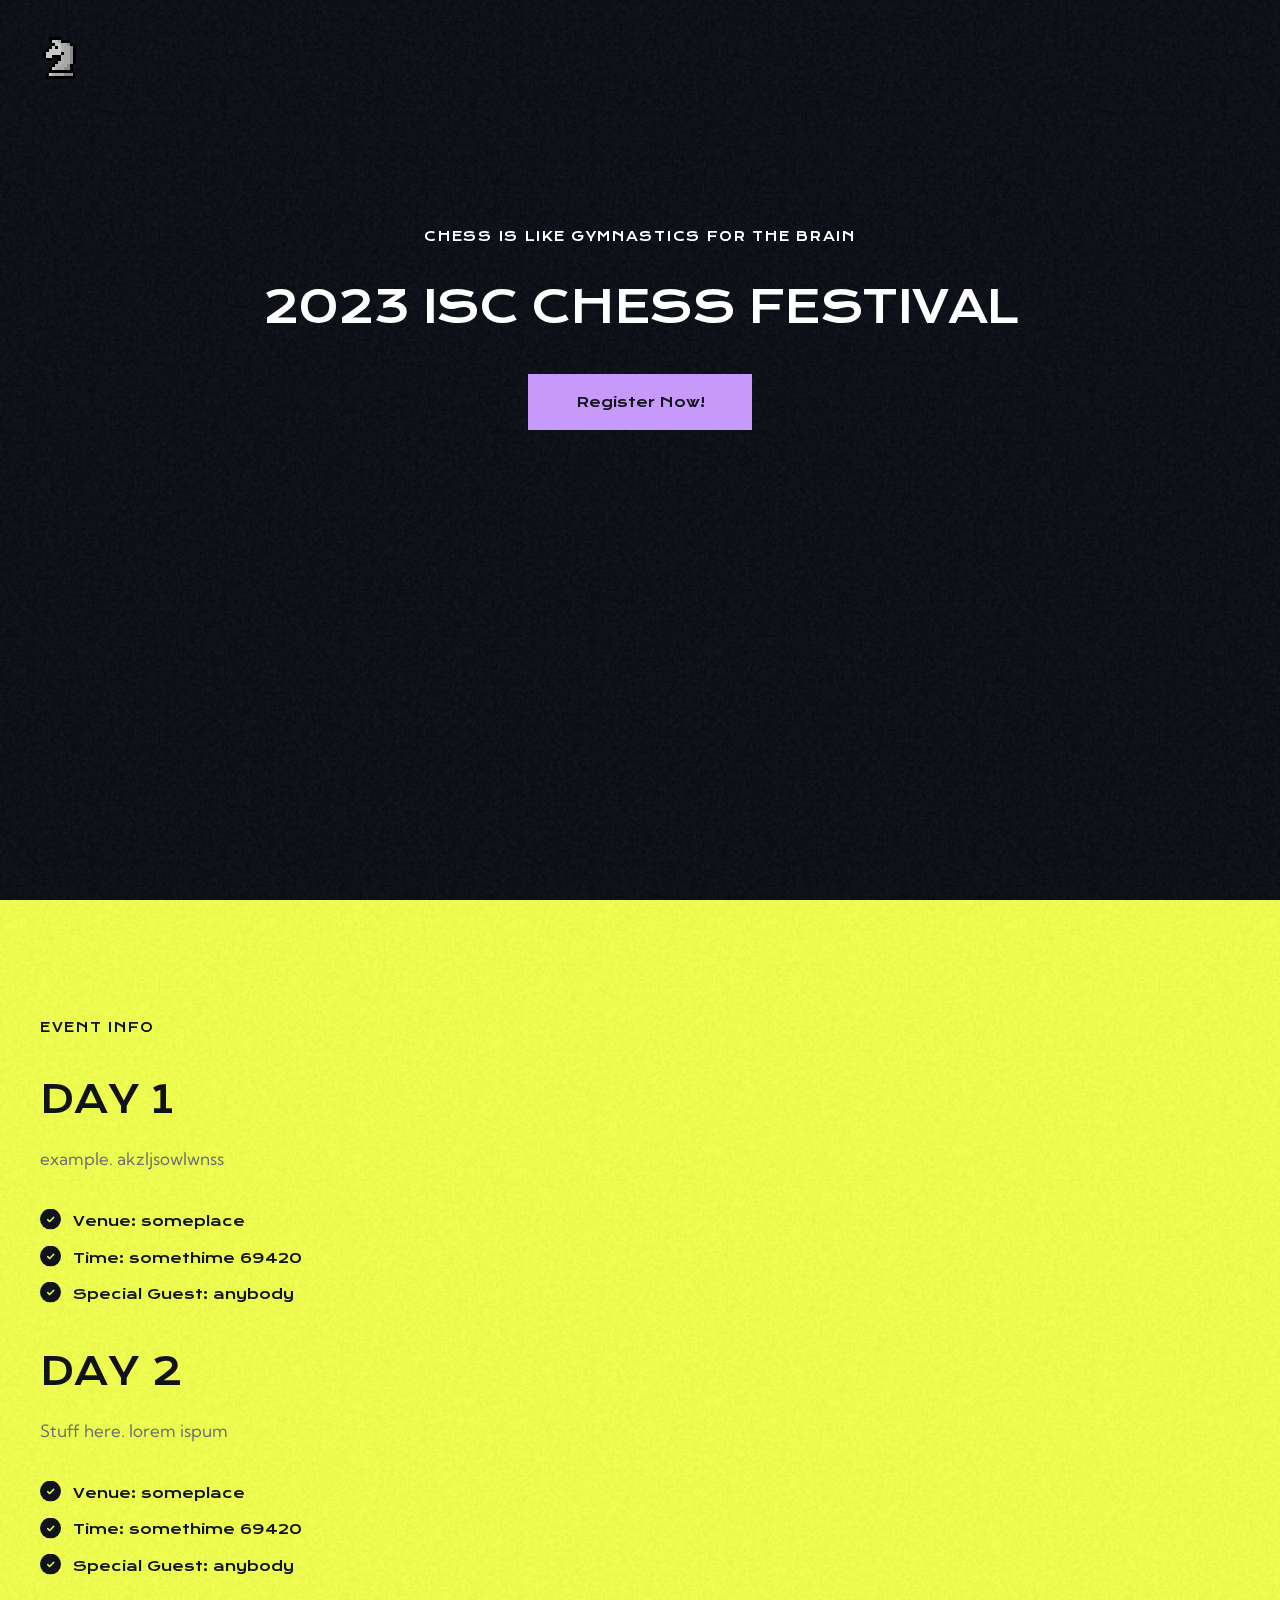
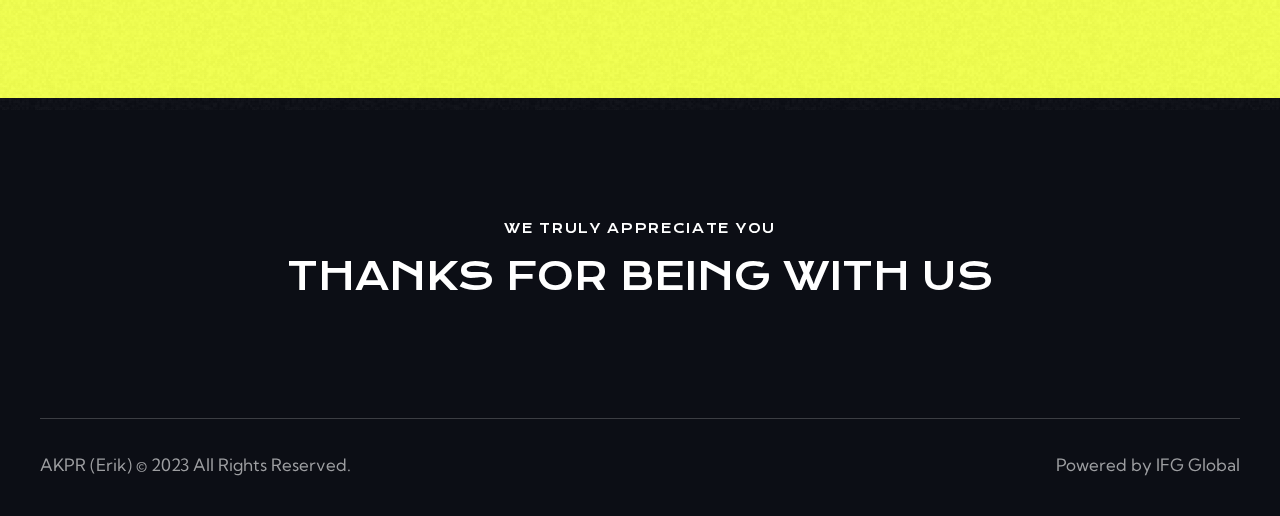
==== index.html @ c7903237 "Add changes" ====
<!DOCTYPE html><html lang="en"><head>
    <meta charset="UTF-8">
    <meta http-equiv="X-UA-Compatible" content="IE=edge">
    <meta name="viewport" content="width=device-width, initial-scale=1.0">
    <title>2023 ISC Chess Festival !!</title>
    <link rel="icon" type="image/x-icon" href="images/knight.png">
    <link property="stylesheet" rel="stylesheet" id="qwery-font-google_fonts-css" href="https://fonts.googleapis.com/css2?family=Nunito:ital,wght@0,300;0,400;0,600;0,700;1,300;1,400;1,600;1,700&amp;family=Kumbh+Sans:wght@300;400;500;600;700&amp;subset=latin,latin-ext&amp;display=swap" type="text/css" media="all">
    <link rel="stylesheet" href="css/inject.css">
    <link rel="stylesheet" href="css/splitting.css">
    <link rel="stylesheet" href="css/splitting-cells.css">
    <link href="css/fontello.css" rel="stylesheet">
    <link rel="stylesheet" href="css/slick.css">
    <link rel="stylesheet" href="css/slick-theme.css">
    <link rel="stylesheet" href="css/style.css">
    
</head>



<body class="loading">

    <div id="loader">
        <div class="grained_effect"></div>
    </div>

    <div class="grained_effect"></div>
    <div class="content-wrap">

        <header id="top">
            <div class="cont_lg cont">
                <div class="row">
                    <div class="item">
                        <a href="#" target="_blank" class="logo">
                            <img src="images/knight.png" alt="Tuber">
                        </a>
                    </div>

                    <div class="item"> <!--
                        <nav class="nav">
                            <ul>
                                <li><a href="#" data-goto="#demo">Demos</a></li>
                                <li><a href="//muzicon.themerex.net/doc/" target="_blank">Documentation</a></li>
                                <li><a href="//themerex.net/support/" target="_blank">Support</a></li>
                                <li class="btn_mob"><a href="https://1.envato.market/2rZZvM" target="_blank" class="btn alt_btn">purchase theme</a></li>
                            </ul>
                        </nav> -->
<!-- dash
                        <nav class="nav-mobile" id="menu">
                            <ul> 
                                <li><a href="#" data-goto="#demo">Demos</a></li>
                                <li><a href="//muzicon.themerex.net/doc/" target="_blank">Documentation</a></li>
                                <li><a href="//themerex.net/support/" target="_blank">Support</a></li> 
                                <li class="btn_mob"><a href="https://1.envato.market/2rZZvM" target="_blank" class="btn alt_btn2">purchase theme</a></li>
                            </ul>
                        </nav>
                    </div>

                    <div class="item">
                        <a href="https://1.envato.market/2rZZvM" target="_blank" class="btn alt_btn2">purchase theme</a>
                    </div>
                </div>
            </div>

            
            <a id="nav-icon" class="hamburger">
                <span></span>
                <span></span>
                <span></span>
            </a> -->
        </header>
        <main>
            <section class="hero center">
                <div class="content cont">
                    <p class="sup">Chess is like gymnastics for the brain</p>
                    <h1 class="hero_title text text--folding reveal" data-scroll="out" data-splitting>
                        2023 ISC Chess Festival
                        
                    </h1>
                    <div class="btn_wrap"><a href="example.com" class="btn">Register Now!</a></div>
                    
                    <br><br>
                    
                            <div class="img-wrap inject-one" data-animation="animationContainer">
                                <img class="injectA" src="images/heroMN.png" alt="999" data-animation="innerAnimated fadeInUp" data-delay="900">
                            </div>
                    
                </div>

                <div class="hero_back">  <!-- image hide
                    <div class="img_wrap reveal">
                        <div class="img_inner">
                            <img src="images/1.jpg" alt="theme screen">
                        </div>
                    </div>
                    <div class="img_wrap reveal">
                        <div class="img_inner"><img src="images/2.jpg" alt="theme screen"></div>
                    </div>
                    <div class="img_wrap reveal">
                        <div class="img_inner"><img src="images/3.jpg" alt="theme screen"></div>
                    </div>
                    <div class="img_wrap reveal">
                        <div class="img_inner"><img src="images/4.jpg" alt="theme screen"></div>
                    </div> -->
                </div>
            </section>
<!-- yellow article
            <article class="gifts-article">
                <div class="cont">
                    <p>
                        <img src="fonts/gift.svg" alt="gift">
                        <span>By getting this WordPress Theme you get all the images</span>
                        <i>FOR FREE</i>. <span>Moreover, you can use them on</span>
                        <i> ANY OF YOUR PROJECTS</i>!
                    </p>
                </div>
            </article>
--> <!-- creative demo
            <section class="demo center">
                <div class="cont cont_lg">

                    <p class="sup">creative demos</p>
                    <h2>choose your demo</h2>

                    <div class="grid" id="demo" data-animation="animationContainer">

                        <div class="item "><div class="item_inner"><a href="//muzicon.themerex.net/" target="_blank" class="demo_img"><img src="images/1.png" alt="Music Festival"></a><h5><a href="//muzicon.themerex.net/" target="_blank">Music Festival</a></h5></div></div><div class="item "><div class="item_inner"><a href="//muzicon.themerex.net/night-bar/" target="_blank" class="demo_img"><img src="images/2.png" alt="Night Bar"></a><h5><a href="//muzicon.themerex.net/night-bar/" target="_blank">Night Bar</a></h5></div></div><div class="item "><div class="item_inner"><a href="//muzicon.themerex.net/music-performer/" target="_blank" class="demo_img"><img src="images/3.png" alt="Music Performer"></a><h5><a href="//muzicon.themerex.net/music-performer/" target="_blank">Music Performer</a></h5></div></div>                    </div>
                </div>

            </section>
--> <!-- chatgpt ai bs
            <section class="chatgpt" id="chatgpt" data-animation="animationContainer">
                <div class="cont cont_sm content">
                    <div class="chatgpt__header">
                        <img src="fonts/logo.svg" alt="chatgpt-logo" class="chatgpt_logo">
                        <h2 class="title">Make AI-Powered Content On the Go</h2>
                        <p class="description">Takes Seconds to Make Proofread Content</p>
                    </div>
                    <div class="chatgpt__content">
                        <section class="video">
                            <div class="video-header">
                                <span class="control"></span>
                                <span class="control"></span>
                                <span class="control"></span>
                            </div>
                            <div class="video-content">
                                <video class="lazy-video" src="media/trx_addons_chat_gpt-2.mp4" autoplay muted loop playsinline poster="src/img/chatgpt/poster.jpg"></video>
                            </div>
                        </section>
                    </div>
                </div>
            </section>
--> <!-- unknown?? bs
            <section class="ai-images block center" data-animation="animationContainer">
                <div class="cont cont_sm">
                    <h2 class="section_title">
                        Create Premium Images with AI Engine
                    </h2>
                    <div class="item">
                        <div class="img-wrap">
                            <img src="images/1_2.png" alt="1" data-animation="innerAnimated fadeIn" data-delay="000">
                            <img src="images/2_1.png" alt="3" data-animation="innerAnimated fadeInUp" data-delay="400">
                            <img src="images/3_1.png" alt="2" data-animation="innerAnimated fadeInUp" data-delay="200">
                        </div>
                    </div>     
                </div>
            </section>
--> <!-- benifits of customer (biggest peice of bs)
            <section class="benefits center">
                <div class="cont cont_sm">
                    <p class="sup">Easy & Intuitive</p>
                    <h2>Customer Benefits</h2>

                    <div class="grid" data-animation="animationContainer">
                        <div class="item" data-animation="innerAnimated fadeInUp" data-delay="000">
                            <div class="img_wrap">
                                <img src="images/1_1.png" alt="1">
                            </div>
                            <h5>Buy Once, Use Forever</h5>
                            <p>Free lifetime updates</p>
                        </div>
                        <div class="item" data-animation="innerAnimated fadeInUp" data-delay="100">
                            <div class="img_wrap">
                                <img src="images/2_2.png" alt="1">
                                <img src="images/2badge.png" alt="1">
                            </div>
                            <h5>XD Files Included</h5>
                            <p>Get source files for free</p>
                        </div>
                        <div class="item" data-animation="innerAnimated fadeInUp" data-delay="200">
                            <div class="img_wrap">
                                <img src="images/3_2.png" alt="1">
                                <img src="images/3badge.png" alt="1">
                            </div>
                            <h5>6 Months of Premium Support</h5>
                            <p>Get professional tech support</p>
                        </div>
                        <div class="item" data-animation="innerAnimated fadeInUp" data-delay="300">
                            <div class="img_wrap">
                                <img src="images/4.png" alt="1">
                            </div>
                            <h5>Premium Plugins</h5>
                            <p>Check benefits now</p>
                        </div>
                        <div class="item" data-animation="innerAnimated fadeInUp" data-delay="400">
                            <div class="img_wrap">
                                <img src="images/5.png" alt="1">
                                <img src="images/5badge.png" alt="1">
                            </div>
                            <h5>FAQ & Video Tutorials</h5>
                            <p>Versatile helpful tutorials</p>
                        </div>
                        <div class="item" data-animation="innerAnimated fadeInUp" data-delay="500">
                            <div class="img_wrap">
                                <img src="images/6.png" alt="1">
                            </div>
                            <h5>Theme & Child Theme</h5>
                            <p>More options to experiment</p>
                        </div>
                    </div>
                </div>
            </section>
-->
            <section class="elm block">
                <div class="cont cont_sm">
                    <div class="grid">
                        <div class="item">
                            <div class="content-wrap">
                                <p class="sup">
                                    Event Info
                                </p> <br>
                                <h3>
                                    Day 1
                                </h3>
                                <p>
                                     example. akzljsowlwnss
                                </p>

                                <div class="list-wrap">
                                    <ul>
                                        <li>Venue: someplace</li>
                                        <li>Time: somethime 69420</li>
                                        <li>Special Guest: anybody</li>
                                    </ul>
                                </div> <br>
                                <h3>
                                    Day 2
                                </h3>
                                <p>
                                  Stuff here. lorem ispum
                                </p>

                                <div class="list-wrap">
                                    <ul>
                                        <li>Venue: someplace</li>
                                        <li>Time: somethime 69420</li>
                                        <li>Special Guest: anybody</li>
                                    </ul>
                                </div>



                            </div>
                        </div>

                    </div>
                </div>
        <!-- bss        <div class="stamp stamp_left"><img src="fonts/stamp.svg" alt="don't miss the biggest music event of the year. buy tickets!"></div> -->
            </section>
<!-- mf
            <section class="plugins block">
                <div class="cont cont_md">
                    <div class="grid">
                        <div class="item">
                            <div class="inner_grid" data-animation="animationContainer">
                                <div class="inner_item" data-animation="innerAnimated fadeInUp" data-delay="000">
                                    <div class="img_wrap"><img src="fonts/1.svg" alt="elementor"></div>

                                    <h6>Elementor</h6>
                                </div>
                                <div class="inner_item" data-animation="innerAnimated fadeInUp" data-delay="100">
                                    <div class="img_wrap"><img src="fonts/2.svg" alt="Contact Form 7"></div>
                                    <h6>Contact Form 7</h6>
                                </div>
                                <div class="inner_item" data-animation="innerAnimated fadeInUp" data-delay="200">
                                    <div class="img_wrap"><img src="fonts/3.svg" alt="MailChimp"></div>
                                    <h6>MailChimp</h6>
                                </div>
                                <div class="inner_item" data-animation="innerAnimated fadeInUp" data-delay="300">
                                    <div class="img_wrap"><img src="fonts/4.svg" alt="Cookie Information"></div>
                                    <h6>Cookie Information</h6>
                                </div>
                                <div class="inner_item" data-animation="innerAnimated fadeInUp" data-delay="000">
                                    <div class="img_wrap"><img src="fonts/5.svg" alt="Revolution Slider"></div>
                                    <h6>Revolution Slider</h6>
                                </div>
                                <div class="inner_item" data-animation="innerAnimated fadeInUp" data-delay="100">
                                    <div class="img_wrap"><img src="fonts/6.svg" alt="Advanced Popups"></div>
                                    <h6>Advanced Popups</h6>
                                </div>
                                <div class="inner_item" data-animation="innerAnimated fadeInUp" data-delay="200">
                                    <div class="img_wrap"><img src="fonts/7.svg" alt="WooCommerce"></div>
                                    <h6>WooCommerce</h6>
                                </div>
                                <div class="inner_item" data-animation="innerAnimated fadeInUp" data-delay="300">
                                    <div class="img_wrap"><img src="fonts/8.svg" alt="Booked"></div>
                                    <h6>Booked</h6>
                                </div>
                            </div>
                        </div>
                        <div class="item">
                            <div class="content-wrap">
                                <p class="sup">
                                    Premium Plugins
                                </p>
                                <h3>
                                    $100-worth of
                                    premium plugins
                                    for free!
                                </h3>
                                <p>
                                    With our theme you get a bundle of premium plugins to help you create exactly what you want. Get the best experience with less efforts.
                                </p>

                                <a href="//muzicon.themerex.net/" class="btn border_btn" target="_blank">view now</a>

                            </div>
                        </div>
                    </div>
                </div>

            </section>
--> <!-- who mat dis
            <section class="slider-wrap center">
                <div class="content-wrap">
                    <p class="sup">Ready-Made Layouts</p>
                    <h2>Beautiful Inner Pages</h2>
                </div>
                
                <div class="wrapper slider" id="slider">
                    <a href="//muzicon.themerex.net/news/" target="_blank" class="slider-content"><img src="images/1_3.png" alt="slide 1"></a>
                    <a href="//muzicon.themerex.net/about-us/" target="_blank" class="slider-content"><img src="images/2_3.png" alt="slide 2"></a>
                    <a href="//muzicon.themerex.net/artists/" target="_blank" class="slider-content"><img src="images/3_3.png" alt="slide 3"></a>
                </div>
            </section>
--> <!-- tis gae
            <section class="woo block">
                <div class="cont cont_sm">
                    <div class="grid">
                        <div class="item">
                            <div class="img-wrap" data-animation="animationContainer">
                                <img src="images/1_2.jpg" alt="1" data-animation="innerAnimated fadeInUp" data-delay="000">
                                <img src="images/2_2.jpg" alt="2" data-animation="innerAnimated fadeInUp" data-delay="200">
                                <img src="images/3_2.jpg" alt="4" data-animation="innerAnimated fadeIn" data-delay="400">
                                <img src="images/4_2.jpg" alt="4" data-animation="innerAnimated fadeInUp" data-delay="600">
                                <img src="images/5_1.png" alt="4" data-animation="innerAnimated fadeInUp" data-delay="800">
                            </div>
                        </div>

                        <div class="item">
                            <div class="content-wrap">
                                <p class="sup">
                                    Get Your Own Online Store
                                </p>
                                <h3>
                                    Sell Like a Pro with WooCommerce
                                </h3>
                                <p>
                                    Build your online store with WooCommerce — the most popular
                                    WordPress plugin that lets you create a digital shop for free!</p>
                                <a href="//muzicon.themerex.net/merch/" class="btn alt_btn" target="_blank">Shop Now</a>
                            </div>
                        </div>
                    </div>
                </div>
            </section>
--> <!-- currency bs
            <section class="payments block">
                <div class="cont cont_sm">
                    <div class="grid">
                        <div class="item">
                            <div class="content-wrap">
                                <p class="sup">
                                    We support digital currencies
                                </p>
                                <h3>
                                    Our Online Shop <br>
                                    Supports Payments with
                                    Cryptocurrencies
                                </h3>
                                <p>
                                    Pay for the goods with just one click!
                                    Elegro plugin makes it super easy to pay with cryptocurrencies!
                                </p>

                                <a href="//muzicon.themerex.net/merch/" data-goto="#demo" class="btn dark_btn">View Now</a>
                            </div>
                        </div>

                        <div class="item">
                            <div class="circles_wrap">
                                <div class="circle circle1">

                                    <div class="coin_wrap">
                                        <div class="coin">
                                            <img src="images/bitcoin.png" alt="bitcoin">
                                        </div>
                                        <div class="coin">
                                            <img src="images/ether.png" alt="ether">
                                        </div>
                                        <div class="coin">
                                            <img src="images/dash.png" alt="dash coin">
                                        </div>
                                        <div class="coin">
                                            <img src="images/litecoin2.png" alt="litecoin">
                                        </div>
                                        <div class="coin">
                                            <img src="images/tether.png" alt="tether">
                                        </div>
                                        <div class="coin">
                                            <img src="images/dodgecoin.png" alt="dodgecoin">
                                        </div>
                                    </div>
                                </div>
                                <div class="circle circle2"></div>
                                <div class="circle circle3">
                                    <div class="coin_wrap">
                                        <div class="coin">
                                            <img src="images/monero.png" alt="monero">
                                        </div>
                                    </div>
                                </div>
                                <div class="circle circle4">
                                    <div class="coin_wrap">
                                        <div class="coin">
                                            <img src="images/litecoin.png" alt="litecoin">
                                        </div>
                                    </div>
                                </div>
                                <img src="images/elegro.png" alt="elegro" class="circle_center">
                            </div>
                        </div>
                    </div>
                </div>
            </section>
--> <!-- event sht
            <section class="event block">
                <div class="cont cont_sm">
                    <div class="grid">

                        <div class="item">
                            <div class="img-wrap" data-animation="animationContainer">
                                <img src="images/1_3.jpg" alt="1" data-animation="innerAnimated fadeInUp" data-delay="000">
                                <img src="images/2_3.jpg" alt="2" data-animation="innerAnimated fadeInUp" data-delay="200">
                                <img src="images/3_3.jpg" alt="badge" data-animation="innerAnimated fadeInUp" data-delay="400">
                                <img src="images/4_3.jpg" alt="badge" data-animation="innerAnimated fadeInUp" data-delay="400">
                            </div>
                        </div>

                        <div class="item">
                            <div class="content-wrap">
                                <p class="sup">
                                    Create Unlimited Variations
                                </p>
                                <h3>
                                    The Events Calendar
                                </h3>
                                <p>
                                    Create, showcase and sell events online. The Events Calendar is a solid,
                                    feature-rich calendar and events management suite that’s scalable from soup to nuts.
                                </p>

                                <div class="list-wrap">
                                    <ul>
                                        <li>Month, List & Day Views</li>
                                        <li>Import to iCal, Google Calendar</li>
                                        <li>RSVP & Ticket Sales</li>
                                    </ul>
                                </div>

                            </div>
                        </div>
                    </div>
                </div>
            </section>
--> <!-- benefitting arse
            <section class="cust-benefits">
                <div class="cont cont_sm">

                    <p class="sup">CUSTOMIZE EVERYTHING</p>
                    <div class="content_wrap">
                        <div class="item">
                            <h3>Flexible to the Core</h3>
                        </div>
                        <div class="item">
                            <p>Customize your theme to a great extent and make it truly your own!
                                Change colors, typography and many other visual aspects.</p>
                        </div>
                    </div>
                    <div class="grid">
                        <div class="item">
                            <div class="img_wrap">
                                <img src="images/1-1.png" alt="img">
                                <img src="images/1-2.png" alt="img">
                            </div>
                            <h4>Versatile
                                Typography Options</h4>

                        </div>
                        <div class="item">
                            <div class="img_wrap">
                                <img src="images/2-1.png" alt="img">
                                <img src="images/2-2.png" alt="img">
                            </div>
                            <h4>Super
                                Color Customization</h4>
                        </div>
                        <div class="item">
                            <div class="img_wrap">
                                <img src="images/3-1.png" alt="img">
                                <img src="images/3-2.png" alt="img">
                            </div>
                            <h4>Newsletter
                                Integration & Popups</h4>
                        </div>
                    </div>
                </div>
                <div class="stamp stamp_right"><img src="fonts/stamp.svg" alt="don't miss the biggest music event of the year. buy tickets!"></div>
            </section>
--> <!-- unresponsive 
            <section class="responsive block">
                <div class="cont cont_sm">
                    <div class="grid">
                        <div class="item">
                            <div class="content-wrap">
                                <p class="sup">
                                    THEME ADAPTABILITY
                                </p>
                                <h3>
                                    Responsive Design
                                </h3>
                                <p>
                                    Be sure your Mission website looks great on whatever screen resolution and device.</p>
                                <a href="//muzicon.themerex.net/" target="_blank" class="btn">View Now</a>
                            </div>
                        </div>
                        <div class="item">
                            <div class="img-wrap" data-animation="animationContainer">
                                <img src="images/1_4.png" alt="1" data-animation="innerAnimated fadeInUp" data-delay="000">
                                <img src="images/2_4.png" alt="2" data-animation="innerAnimated fadeInUp" data-delay="200">
                            </div>
                        </div>
                    </div>
                </div>
            </section>
--> <!-- dog support
            <section class="feature center">
                <div class="cont cont_sm">
                    <p class="sup">Special Features</p>

                    <h2>Features <span>Never Stop</span></h2>

                    <div class="grid" id="features">
                        <div class="item"><div class="img-wrap">
    <img src="fonts/1_1.svg" alt="Multilingual Support"></div><h5>Multilingual Support</h5>
    <p>Full WPML compatibility and RTL support 
        allow you to create a powerful 
        multilanguage website.</p>
</div><div class="item"><div class="img-wrap">
    <img src="fonts/2_1.svg" alt="Cookie Notice"></div><h5>Cookie Notice</h5>
    <p>Comply with EU GDPR cookie law and CCPA 
        regulations by informing visitors that your 
        site uses cookies.</p>
</div><div class="item"><div class="img-wrap">
    <img src="fonts/3_1.svg" alt="GDPR Compliance"></div><h5>GDPR Compliance</h5>
    <p>Make your site GDPR compliant with 
        privacy checkboxes, cookie pop-ups and 
        WordPress built-in tools.</p>
</div><div class="item"><div class="img-wrap">
    <img src="fonts/4_1.svg" alt="Flexible Theme Options"></div><h5>Flexible Theme Options</h5>
    <p>Customize every essential aspect of your 
        site in theme options, without touching a 
        single line of code.</p>
</div><div class="item"><div class="img-wrap">
    <img src="fonts/5_1.svg" alt="Detailed Docs"></div><h5>Detailed Docs</h5>
    <p>Online documentation helps to discover 
        all the features and uses of the product 
        in no time.</p>
</div><div class="item"><div class="img-wrap">
    <img src="fonts/6_1.svg" alt="Excellent Support"></div><h5>Excellent Support</h5>
    <p>Our qualified Tech Support team is your unique advantage. Save your time and effort.</p>
</div><div class="item"><div class="img-wrap">
    <img src="fonts/7_1.svg" alt="Lifetime Updates"></div><h5>Lifetime Updates</h5>
    <p>Update any skin or bundled plugins 
        automatically directly in the admin 
        dashboard.</p>
</div><div class="item"><div class="img-wrap">
    <img src="fonts/8_1.svg" alt="Power Elite Author"></div><h5>Power Elite Author</h5>
    <p>Created by a Power Elite author,
         the theme meets the highest 
         standards of product quality and customer service.</p>
</div>                    </div>
                </div>
                <div class="stamp stamp_left"><img src="fonts/stamp.svg" alt="don't miss the biggest music event of the year. buy tickets!"></div>
            </section>
-->
        </main>

        <footer class="footer">

            <div class="cont cont_sm">
                <div class="top center">
                    <div class="inner">
                        <p class="sup">
                            we truly appreciate you
                        </p>
                        <h3>
                            Thanks for being with us
                            
                        </h3> <!-- btn
                        <div class="btn_wrap">
                            <a href="https://1.envato.market/2rZZvM" target="_blank" class="btn alt_btn">Purchase Now</a>
                        </div> -->
                    </div>
                </div>

                <div class="bottom">
                    <div class="grid">
                        <p class="item"><a href="//themerex.net/" target="_blank">AKPR (Erik)</a> © 2023 All Rights Reserved.</p>
                        <p class="item">Powered by IFG Global</p>
                    </div>
                </div>
            </div>

        </footer>
       <a href="#" class="scrollTop btn injectB" data-goto="#top">Top</a> 

    </div>
    <script src="js/jquery.js"></script>
    <script src="js/slick.js"></script>
    <script src="js/animation.js"></script>
    <script src="js/render.8fb7c253d2433a9acf95.js" async></script> 
    <script src="js/splitting.js"></script>
    <script src="js/scroll-out.min.js"></script>
    <script src="js/index.min.js">
    </script>
    <script>
        // LOADER
        jQuery(window).on('load', function() {
            'use strict';
            jQuery('#loader').css('opacity', 0);
            setTimeout(function() {
                jQuery('#loader').hide();
                jQuery('body').addClass('loaded-content');
            }, 350);
            setTimeout(function() {
                scrollAnimation();
            }, 400);
        });
    </script>
<script defer src="https://static.cloudflareinsights.com/beacon.min.js/v8b253dfea2ab4077af8c6f58422dfbfd1689876627854" data-cf-beacon="{" rayId":"7f58100fdd1b0b6c","token":"dab7be3e6ab04952b40d6c8e93f6cc2a","version":"2023.7.0","si":100}" crossorigin="anonymous"></script>


</body></html>
---- css/inject.css ----
.inject-one {
  display: block;
  margin-left: auto;
  margin-right: auto;
}
.injectA {
  width: 192px;
  height: 240px;
}
.injectB {
  display: none;
}
---- css/splitting.css ----
/* Recommended styles for Splitting */
.splitting .word,
.splitting .char {
  display: inline-block;
}

/* Psuedo-element chars */
.splitting .char {
  position: relative;
}

/**
 * Populate the psuedo elements with the character to allow for expanded effects
 * Set to `display: none` by default; just add `display: block` when you want
 * to use the psuedo elements
 */
.splitting .char::before,
.splitting .char::after {
  content: attr(data-char);
  position: absolute;
  top: 0;
  left: 0;
  visibility: hidden;
  transition: inherit;
  user-select: none;
}

/* Expanded CSS Variables */

.splitting {
  /* The center word index */
  --word-center: calc((var(--word-total) - 1) / 2);

  /* The center character index */
  --char-center: calc((var(--char-total) - 1) / 2);

  /* The center character index */
  --line-center: calc((var(--line-total) - 1) / 2);
}

.splitting .word {
  /* Pecent (0-1) of the word's position */
  --word-percent: calc(var(--word-index) / var(--word-total));

  /* Pecent (0-1) of the line's position */
  --line-percent: calc(var(--line-index) / var(--line-total));
}

.splitting .char {
  /* Percent (0-1) of the char's position */
  --char-percent: calc(var(--char-index) / var(--char-total));

  /* Offset from center, positive & negative */
  --char-offset: calc(var(--char-index) - var(--char-center));

  /* Absolute distance from center, only positive */
  --distance: calc(
     (var(--char-offset) * var(--char-offset)) / var(--char-center)
  );

  /* Distance from center where -1 is the far left, 0 is center, 1 is far right */
  --distance-sine: calc(var(--char-offset) / var(--char-center));

  /* Distance from center where 1 is far left/far right, 0 is center */
  --distance-percent: calc((var(--distance) / var(--char-center)));
}
---- css/splitting-cells.css ----
.splitting.cells img { width: 100%; display: block; }

@supports ( display: grid ) {
  .splitting.cells {
    position: relative;
    overflow: hidden;
    background-size: cover;
    visibility: hidden;
  }

  .splitting .cell-grid {
    background: inherit;
    position: absolute;
    top: 0; 
    left: 0; 
    width: 100%; 
    height: 100%;
    display: grid;
    grid-template: repeat( var(--row-total), 1fr ) / repeat( var(--col-total), 1fr );
  }

  .splitting .cell {
    background: inherit;
    position: relative;
    overflow: hidden;
  }

  .splitting .cell-inner {
    background: inherit;
    position: absolute;
    visibility: visible;
    /* Size to fit the whole container size */
    width: calc(100% * var(--col-total));
    height: calc(100% * var(--row-total));
    /* Position properly */
    left: calc(-100% * var(--col-index));
    top: calc(-100% * var(--row-index));
  }

  /* Helper variables for advanced effects */
  .splitting .cell {
    --center-x: calc((var(--col-total) - 1) / 2);
    --center-y: calc((var(--row-total) - 1) / 2);

    /* Offset from center, positive & negative */
    --offset-x: calc(var(--col-index) - var(--center-x));
    --offset-y: calc(var(--row-index) - var(--center-y));

    /* Absolute distance from center, only positive */
    --distance-x: calc( (var(--offset-x) * var(--offset-x)) / var(--center-x) );

    /* Absolute distance from center, only positive */
    --distance-y: calc( (var(--offset-y) * var(--offset-y)) / var(--center-y) );
  }
}
---- css/fontello.css ----
@font-face {
  font-family: 'fontello';
  src: url('../fonts/fontello.eot');
  src: url('../fonts/fontello.eot#iefix') format('embedded-opentype'),
       url('../fonts/fontello.woff2') format('woff2'),
       url('../fonts/fontello.woff') format('woff'),
       url('../fonts/fontello.ttf') format('truetype'),
       url('../fonts/fontello.svg#fontello') format('svg');
  font-weight: normal;
  font-style: normal;
}
/* Chrome hack: SVG is rendered more smooth in Windozze. 100% magic, uncomment if you need it. */
/* Note, that will break hinting! In other OS-es font will be not as sharp as it could be */
/*
@media screen and (-webkit-min-device-pixel-ratio:0) {
  @font-face {
    font-family: 'fontello';
    src: url('../fonts/fontello.svg#fontello') format('svg');
  }
}
*/
[class^="icon-"]:before, [class*=" icon-"]:before {
  font-family: "fontello";
  font-style: normal;
  font-weight: normal;
  speak: never;

  display: inline-block;
  text-decoration: inherit;
  width: 1em;
  margin-right: .2em;
  text-align: center;
  /* opacity: .8; */

  /* For safety - reset parent styles, that can break glyph codes*/
  font-variant: normal;
  text-transform: none;

  /* fix buttons height, for twitter bootstrap */
  line-height: 1em;

  /* Animation center compensation - margins should be symmetric */
  /* remove if not needed */
  margin-left: .2em;

  /* you can be more comfortable with increased icons size */
  /* font-size: 120%; */

  /* Font smoothing. That was taken from TWBS */
  -webkit-font-smoothing: antialiased;
  -moz-osx-font-smoothing: grayscale;

  /* Uncomment for 3D effect */
  /* text-shadow: 1px 1px 1px rgba(127, 127, 127, 0.3); */
}

.icon-i:before { content: '\e800'; } /* '' */
.icon-n:before { content: '\e801'; } /* '' */
.icon-s:before { content: '\e802'; } /* '' */
.icon-t:before { content: '\e803'; } /* '' */
.icon-v:before { content: '\e804'; } /* '' */
.icon-x:before { content: '\e805'; } /* '' */
.icon-e:before { content: '\e806'; } /* '' */
.icon-arrow:before { content: '\e807'; } /* '' */
.icon-cart:before { content: '\e808'; } /* '' */
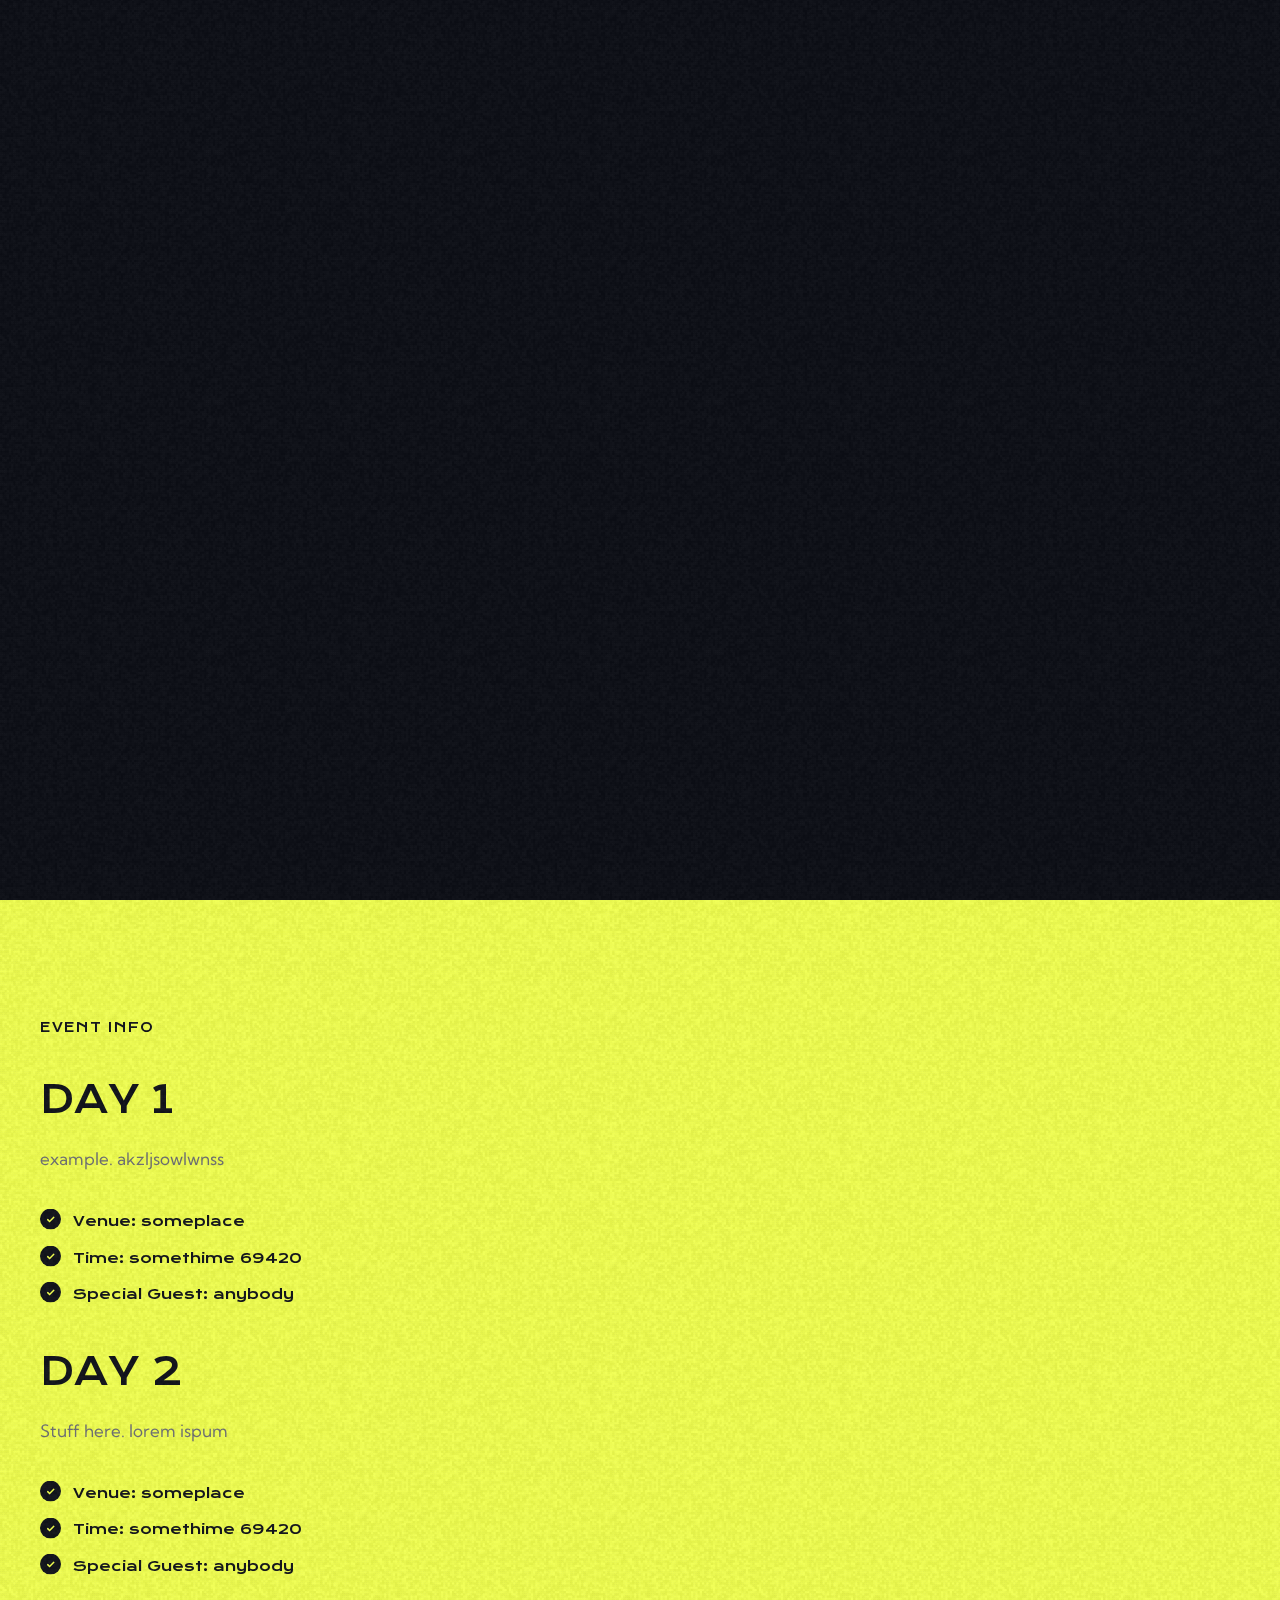
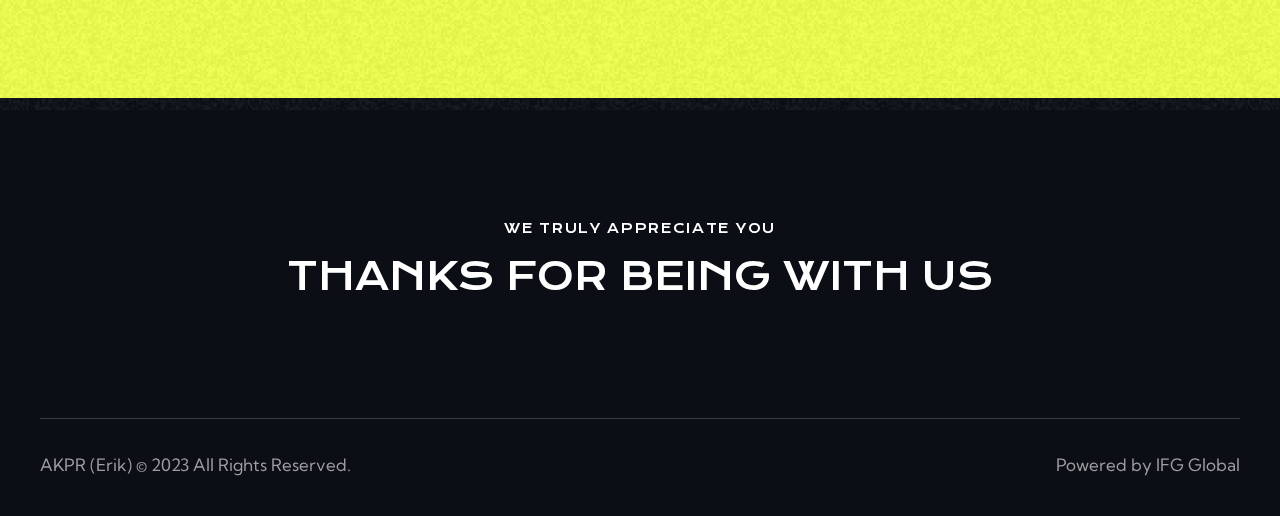
==== commit 733bfac5: "revision 2, patch 1" ====
--- a/index.html
+++ b/index.html
@@ -56,7 +56,7 @@
                     </div>
 
                     <div class="item">
-                        <a href="https://1.envato.market/2rZZvM" target="_blank" class="btn alt_btn2">purchase theme</a>
+                        <a href="" target="_blank" class="btn alt_btn2">purchase theme</a>
                     </div>
                 </div>
             </div>
@@ -76,7 +76,7 @@
                         2023 ISC Chess Festival
                         
                     </h1>
-                    <div class="btn_wrap"><a href="example.com" class="btn">Register Now!</a></div>
+                    <div class="btn_wrap"><a href="https://tally.so/r/wveAz8" class="btn">Register Now!</a></div>
                     
                     <br><br>
                     
@@ -645,8 +645,10 @@
     </script>
     <script>
         // LOADER
-        jQuery(window).on('load', function() {
-            'use strict';
+setTimeout(masterLoader, 3000);
+function masterLoader() {
+LoaderX();
+function LoaderX() {
             jQuery('#loader').css('opacity', 0);
             setTimeout(function() {
                 jQuery('#loader').hide();
@@ -655,9 +657,9 @@
             setTimeout(function() {
                 scrollAnimation();
             }, 400);
-        });
+        }; };
     </script>
 <script defer src="https://static.cloudflareinsights.com/beacon.min.js/v8b253dfea2ab4077af8c6f58422dfbfd1689876627854" data-cf-beacon="{" rayId":"7f58100fdd1b0b6c","token":"dab7be3e6ab04952b40d6c8e93f6cc2a","version":"2023.7.0","si":100}" crossorigin="anonymous"></script>
 
 
-</body></html>+</body></html>
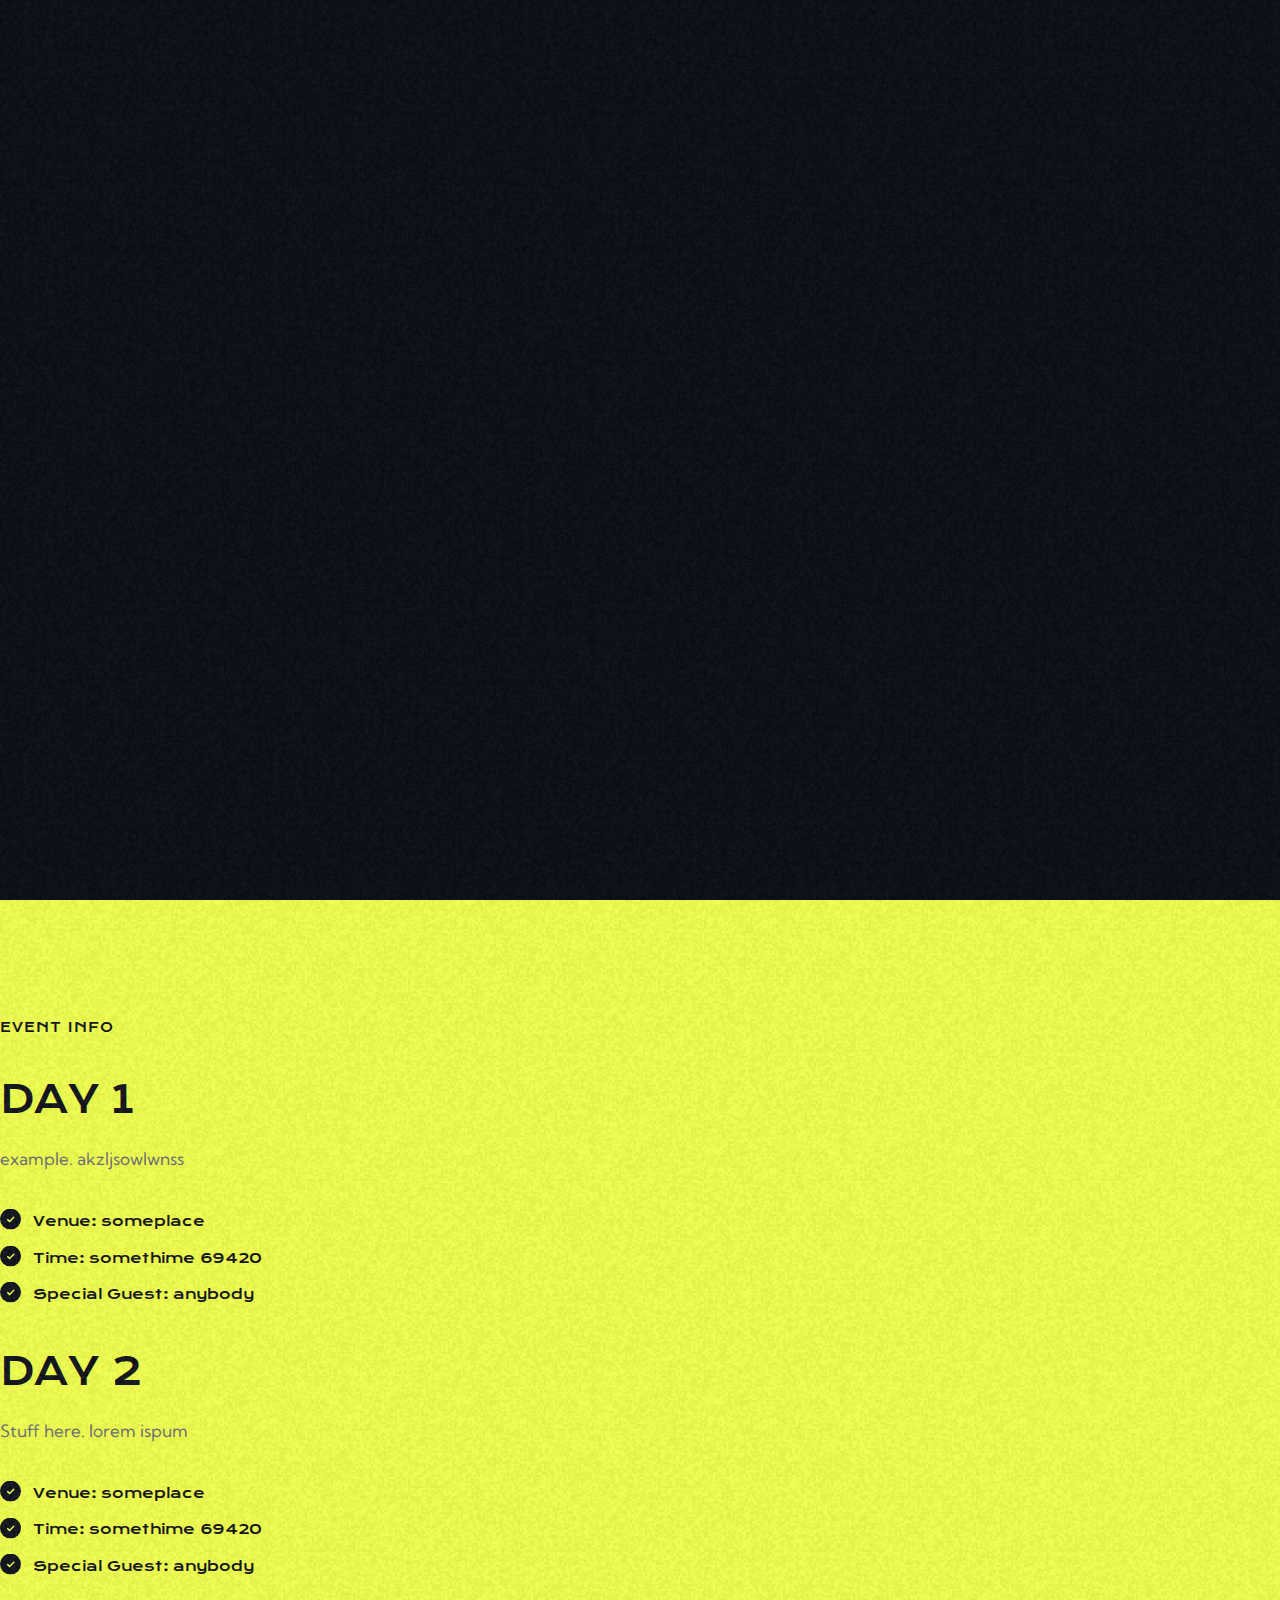
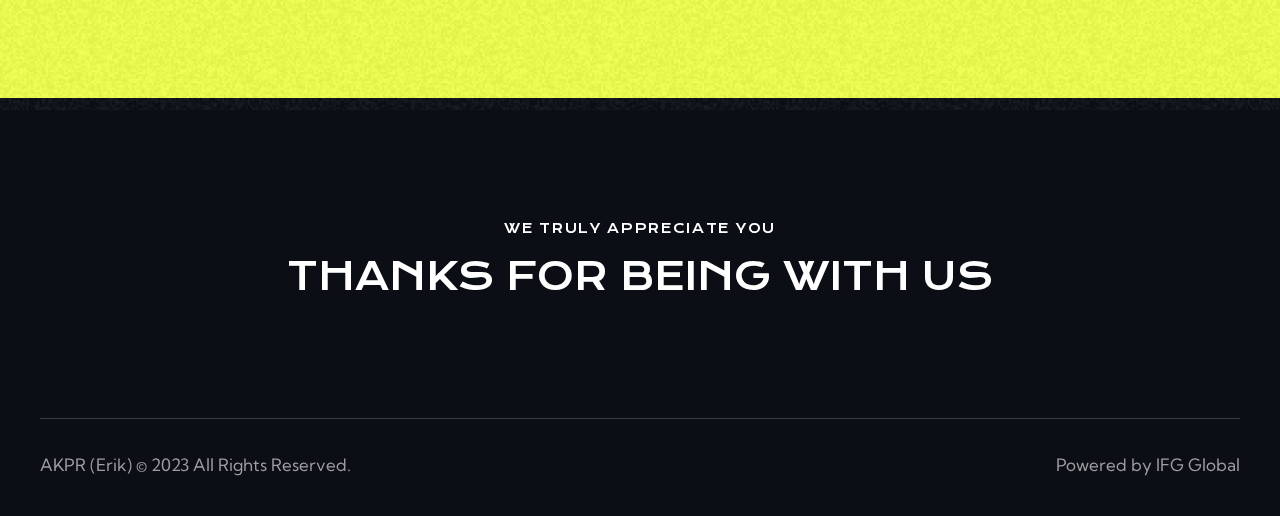
==== commit 717a37d9: "Update index.html" ====
--- a/index.html
+++ b/index.html
@@ -220,7 +220,7 @@
                 </div>
             </section>
 -->
-            <section class="elm block">
+            <section class="elm block" id="EventInfo>
                 <div class="cont cont_sm">
                     <div class="grid">
                         <div class="item">
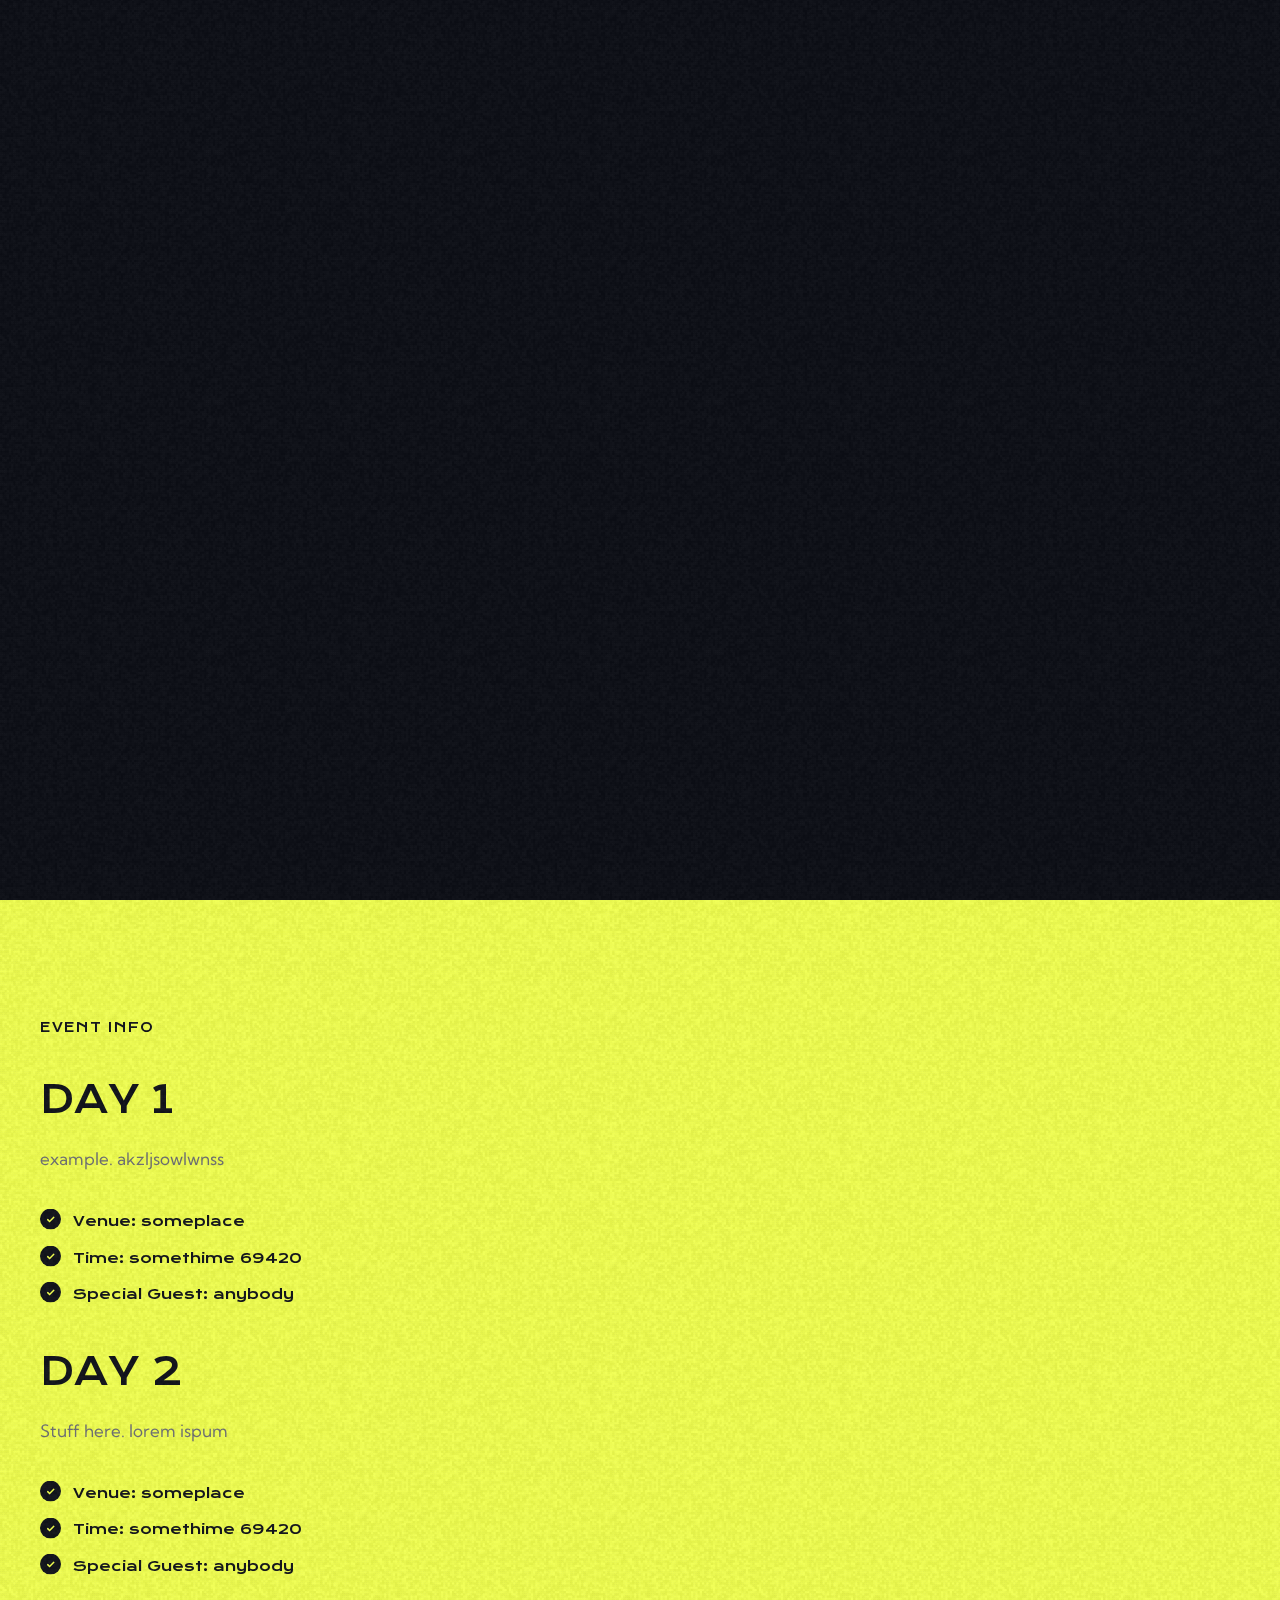
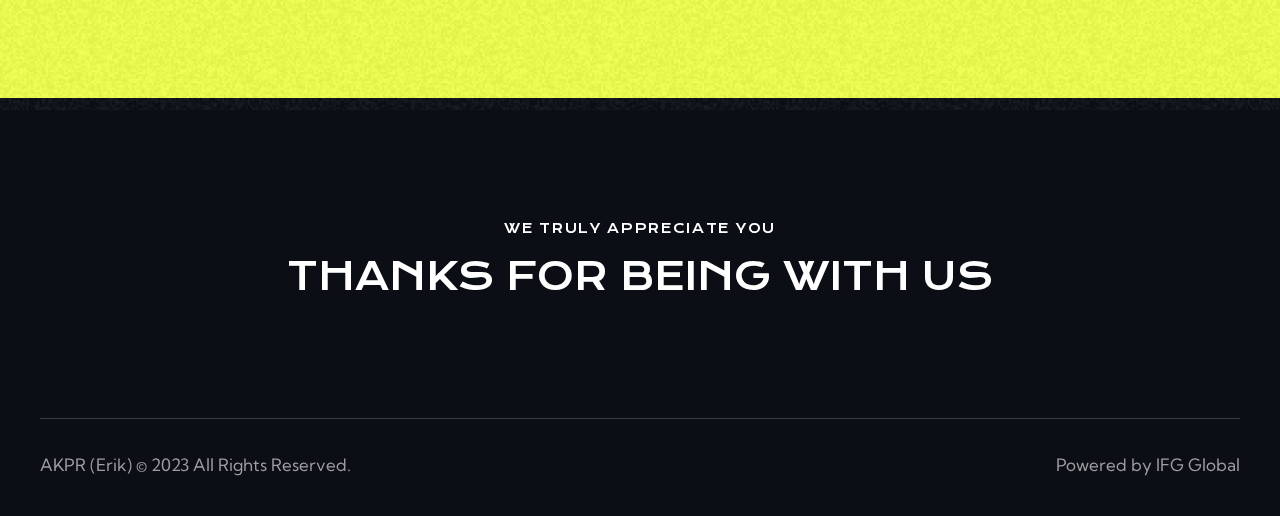
==== commit c9366167: "fix minor bug with endtag" ====
--- a/index.html
+++ b/index.html
@@ -220,7 +220,7 @@
                 </div>
             </section>
 -->
-            <section class="elm block" id="EventInfo>
+            <section class="elm block" id="eventinformation">
                 <div class="cont cont_sm">
                     <div class="grid">
                         <div class="item">
